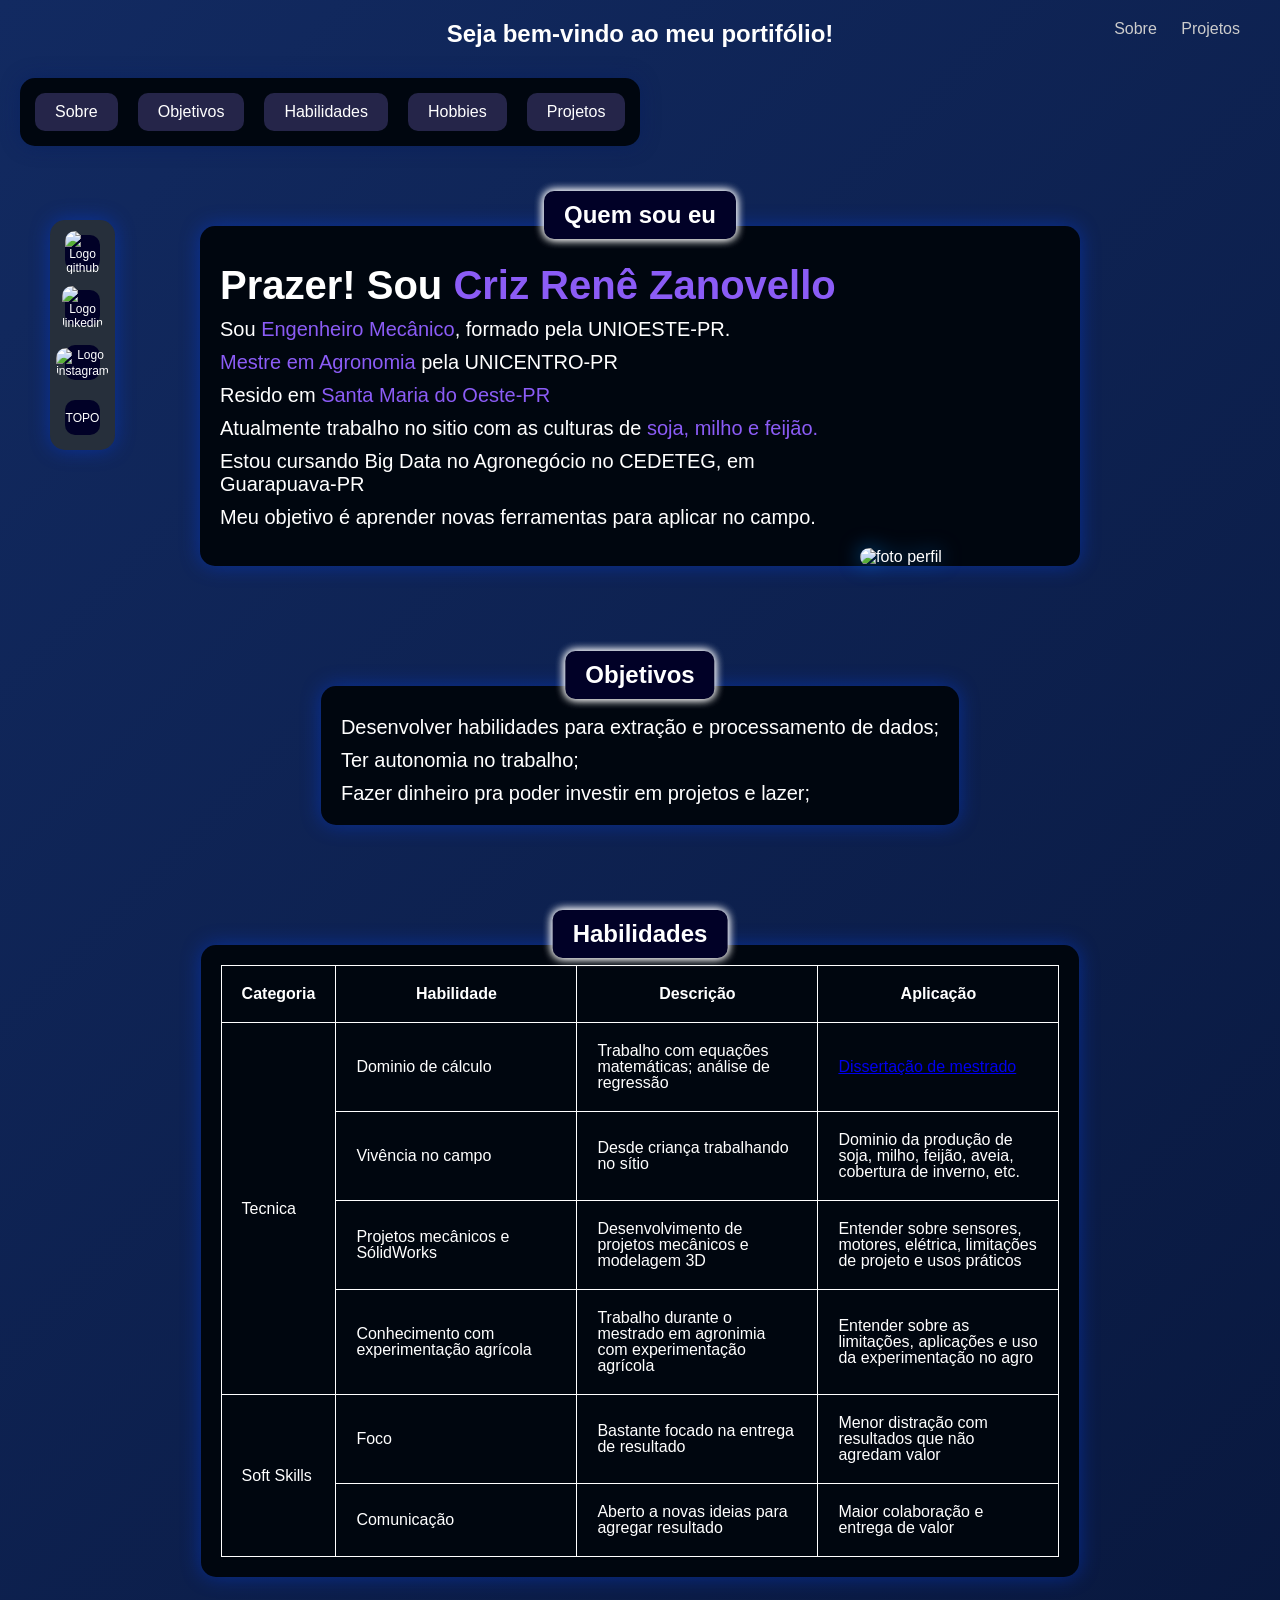
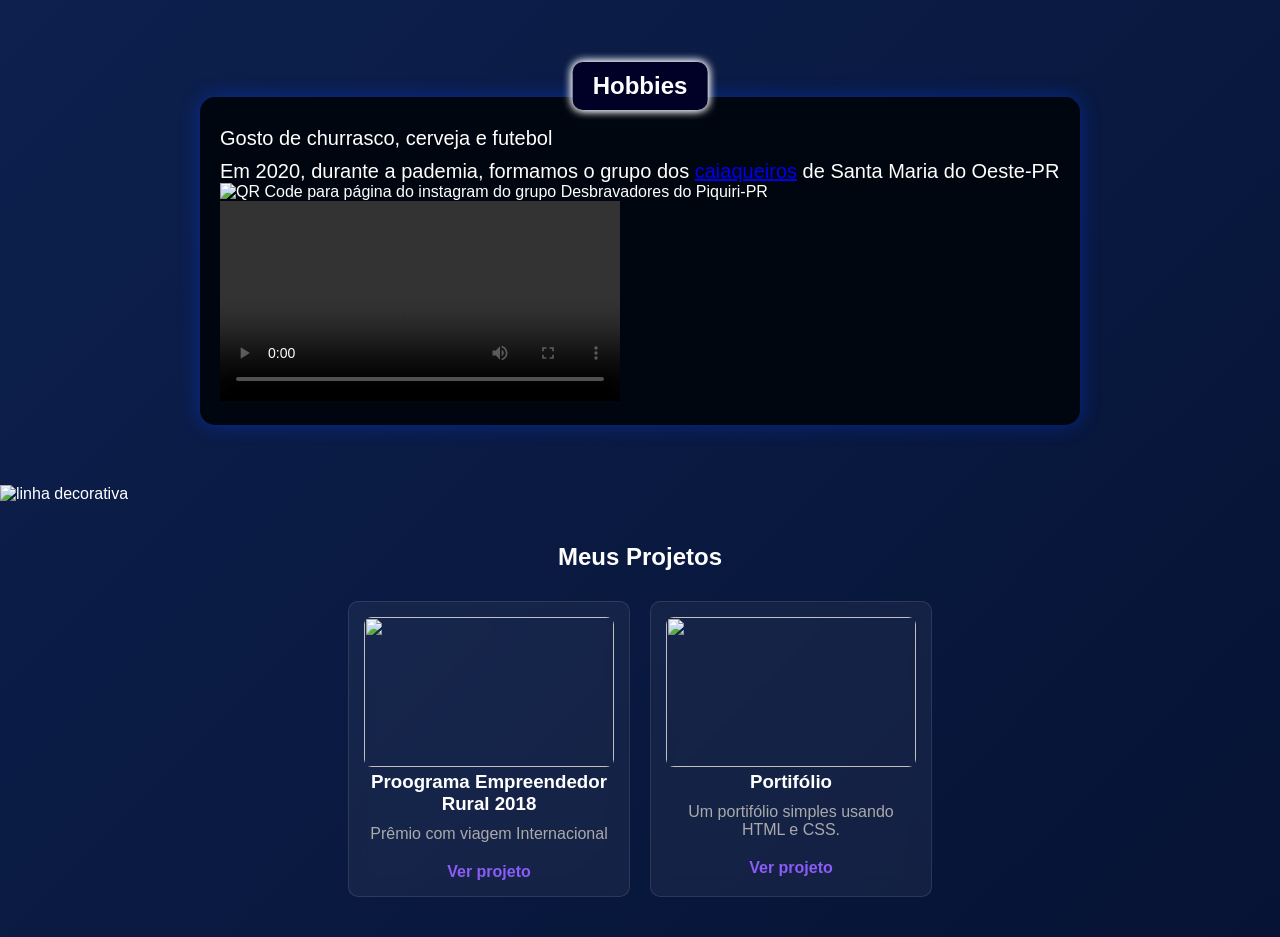
==== index.html @ f9aef579 "Rename portifolio.html to index.html" ====
<!DOCTYPE html>
<html lang="pt-br">


<head>
    <meta charset="UTF-8">
    <link rel="stylesheet" href="style.css">
    <title>Meu Portfólio</title>
</head>

<body>
    <!-- CABEÇALHO -->
    <header>
        <h2 >Seja bem-vindo ao meu portifólio!</h2>

        <nav>
            <a href="#sobre">Sobre</a>
            <a href="#projetos">Projetos</a>
        </nav>
    </header>

    <section class="menu" id="cabecalho">
        <div class="submenu">
            <p><a href="#sobre">Sobre</a></p>
            <p><a href="#objetivos">Objetivos</a></p>
            <p><a href="#tabela-habilidades">Habilidades</a></p>
            <p><a href="#hobbies">Hobbies</a></p>
            <p><a href="#projetos">Projetos</a></p>
            
        </div>
    </section>

    <section class="menuv">
        <div class="submenuv">
            <p><a href="https://github.com/renecriz-lang" target="_blank"><img src="./src/github.png" alt="Logo github"></a></p>
            <p><a href="https://www.linkedin.com/in/criz-ren%C3%AA-zanovello-10aa2769/" target="_blank"><img src="./src/icone-do-logotipo-do-linkedin_1273375-1174.png" alt="Logo linkedin"></a></p>
            <p><a href="https://www.instagram.com/zan_crz/" target="_blank"><img src="./src/logotipo-da-aplicacao-instagram_23-2151544088.png" alt="Logo instagram"></a></p>
            <p><a href="#">TOPO</a></p>
        </div>

    </section>



    <!-- SEÇÃO PRINCIPAL -->
     <div class="container_inicio">
     
        <section class="perfil" id="sobre">

        <!-- TEXTO 1 -->
            <div class="inicio-texto">
                <h2 class="titulo-bloco">Quem sou eu</h2>
                <h1>Prazer! Sou <span>Criz Renê Zanovello</span></h1>
                <p>Sou <span>Engenheiro Mecânico</span>, formado pela UNIOESTE-PR.</p>
                <p><span>Mestre em Agronomia</span> pela UNICENTRO-PR</p>
                <p>Resido em <span>Santa Maria do Oeste-PR</span></p>
                <p>Atualmente trabalho no sitio com as culturas de <span>soja, milho e feijão.</span></p>
                <p>Estou cursando Big Data no Agronegócio no CEDETEG, em Guarapuava-PR</p>
                <p>Meu objetivo é aprender novas ferramentas para aplicar no campo.</p>
            </div>

            <img src="./src/0326.png" alt="foto perfil" alt="Foto perfil Criz" class="foto-perfil">

            </section>

            <section class="inicio" id="objetivos">
                
                <!-- TEXTO 2 -->
                <div class="inicio-texto">
                    <h2 class="titulo-bloco">Objetivos</h2>
                    <p>Desenvolver habilidades para extração e processamento de dados;</p>
                    <p>Ter autonomia no trabalho;</p>
                    <p>Fazer dinheiro pra poder investir em projetos e lazer;</p>
                </div>
       

            </section>

        <!-- TABELA DE HABILIDADES -->    
        <div class="inicio" id="tabela-habilidades">
            <div class="inicio-texto">
            <h2 class="titulo-bloco">Habilidades</h2>
            <table>
               
                <tr>
                    <th>Categoria</th>
                    <th>Habilidade</th>
                    <th>Descrição</th>
                    <th>Aplicação</th>
                </tr>
                <tr>
                    <td rowspan="4">Tecnica</td>
                    <td>Dominio de cálculo</td>
                    <td>Trabalho com equações matemáticas; análise de regressão</td>
                    <td><a href="https://tede.unicentro.br/jspui/bitstream/jspui/924/2/dissertacao_final_criz_rene_zanovello.pdf" target="_blank">Dissertação de mestrado</a></td>
                </tr>
                <tr>
                    <td>Vivência no campo</td>
                    <td>Desde criança trabalhando no sítio</td>
                    <td>Dominio da produção de soja, milho, feijão, aveia, cobertura de inverno, etc.</td>
                </tr>
                <tr>
                    <td>Projetos mecânicos e SólidWorks</td>
                    <td>Desenvolvimento de projetos mecânicos e modelagem 3D</td>
                    <td>Entender sobre sensores, motores, elétrica, limitações de projeto e usos práticos</td>
                </tr>
                <tr>
                    <td>Conhecimento com experimentação agrícola</td>
                    <td>Trabalho durante o mestrado em agronimia com experimentação agrícola</td>
                    <td>Entender sobre as limitações, aplicações e uso da experimentação no agro</td>
                </tr>
                <tr>
                    <td rowspan="2">Soft Skills</td>
                    <td>Foco</td>
                    <td>Bastante focado na entrega de resultado</td>
                    <td>Menor distração com resultados que não agredam valor</td>
                </tr>
                <tr>
                    <td>Comunicação</td>
                    <td>Aberto a novas ideias para agregar resultado</td>
                    <td>Maior colaboração e entrega de valor</td>
                </tr>
            </table>
            </div>
        </div>



            <section class="inicio" id="hobbies">
                
                <!-- TEXTO 2 -->
                <div class="inicio-texto">
                    <h2 class="titulo-bloco">Hobbies</h2>
                    <p>Gosto de churrasco, cerveja e futebol</p>
                    <p>Em 2020, durante a pademia, formamos o grupo dos <a href="https://www.instagram.com/desbravando_o_piquiri?utm_source=ig_web_button_share_sheet&igsh=ZDNlZDc0MzIxNw==" target="_blank">caiaqueiros</a> de Santa Maria do Oeste-PR</p>
                    <img src="./src/insta-desbravadores.png" alt="QR Code para página do instagram do grupo Desbravadores do Piquiri-PR">
                    <video controls width="400">
                    <source src="./src/corredeira.mp4" type="video/mp4">
        </video>
                </div>
       

            </section>
    </div>
    <section>
        <img src="./src/line_svg.svg" alt="linha decorativa" class="linha">
    </section>


    <!-- PROJETOS -->

    <section class="projects" id="projetos">
        <h2>Meus Projetos</h2>

        <div class="cards">

            <div class="card">
                <img src="./src/801dba8abd47b4655fc105f4a4e02339-gpLarge.jpg" alt="">
                <h3>Proograma Empreendedor Rural 2018</h3>
                <p>Prêmio com viagem Internacional</p>
                <a href="https://www.youtube.com/watch?v=NLVXQx5yCak" target="_blank">Ver projeto</a>
            </div>

            <div class="card">
                <img src="./src/proj2_img.jpg" alt="">
                <h3>Portifólio</h3>
                <p>Um portifólio simples usando HTML e CSS.</p>
                <a href="#">Ver projeto</a>
            </div>

        </div>
    </section>

</body>

</html>
---- style.css ----
* {
    margin: 0;
    padding: 0;
    font-family: Arial, sans-serif;
}

html {
    scroll-behavior: smooth;
}

body {
    margin: 0 auto;
    background: linear-gradient(-45deg, #000000, #015475, #020b25, #122a61);
    background-size: 400% 400%;
    animation: gradientBG 15s ease infinite;
    color: #fff;
}

    @keyframes gradientBG {
    0% {
        background-position: 0% 50%;
    }
    50% {
        background-position: 100% 50%;
    }
    100% {
        background-position: 0% 50%;
    }
}

a {
    transition: 0.3s;
}

a:hover {
    color: #8b5cf6;
}

header {
    
    display: flex;
    justify-content: flex-end;
    padding: 20px 40px;
}

header h2 {
    position: absolute;
    left: 50%;
    transform: translateX(-50%);
}

table {
    border-collapse: collapse;
    width: auto;

}


th, td {
    border: 1px solid rgb(255, 255, 255);
    padding: 20px 20px;
    line-height: 1;
}

td {
    max-width: 200px;
    word-wrap: break-word;
}

nav a {
    margin-left: 20px;
    text-decoration: none;
    color: #ccc;
}

nav a:hover {
    cursor: pointer;
}

.container_inicio {
    max-width: 1000px;
    margin: 0 auto;
    display: flex;
    justify-content: center; /* centraliza o conjunto */
    gap: 0px; /* espaço entre as caixas */
    flex-wrap: wrap; /* quebra no mobile */
    align-items: flex-start;
}


.inicio {
    position: relative;
    background: #00060f;
    border-radius: 15px;
    box-shadow: 0 0 20px rgba(0, 64, 238, 0.445);
    margin: 60px;
    gap: 20px;
    flex-wrap: nowrap;
    display: flex;
    align-items: center;
    justify-content: space-between;
    width: fit-content;
    padding: 20px;
    transition: 0.3s;
}

.perfil {
    position: relative;
    background: #00060f;
    border-radius: 15px;
    box-shadow: 0 0 20px rgba(0, 64, 238, 0.445);
    margin: 60px;
    gap: 20px;
    flex-wrap: nowrap;
    display: flex;
    align-items: center;
    justify-content: space-between;
    width: fit-content;
    padding: 20px;
    transition: 0.3s;
    overflow: visible;
    padding-right: 240px;
    min-height: 300px;

}

.perfil:hover {
    transform: translateY(-5px);
    box-shadow: 0 0 10px white, 0 0 10px white;
}

.inicio-texto h2 {
    position: absolute;
    top: -35px;
    left: 50%;
    transform: translateX(-50%);
    justify-content: center;
    border-radius: 10px;
    box-shadow: 0 0 10px rgb(255, 255, 255);
    background: #010127;
    padding: 10px 20px;
    text-align: center;
    margin: 0;
    flex-wrap: wrap;
    box-shadow: 0 0 10px white, 0 0 10px white;
}


.inicio:hover {
    transform: translateY(-5px);
    box-shadow: 0 0 10px white, 0 0 10px white;
}

.inicio-texto h1 {
    font-size: 40px;
}

.inicio-texto span {
    color: #8b5cf6;
}

.inicio-texto p {
    font-size: 20px;
    margin-top: 10px;
    
    color: #ffffff;
}


.btn {
    position: fixed;
    top: 700px;
    left: 30px;
    display: flex;
    background: #010127;
    border-radius: 15px;
    box-shadow: 0 0 20px rgba(0, 64, 238, 0.445);
    margin: 20px;
    padding: 15px;
    gap: 20px;
}

.btn p {
    width: 35px;
    height: 35px;
    display: flex;
    align-items: center;
    justify-content: center;
    text-align: center;
    border-radius: 10px;
    background: #010127;
    padding: 0;
    margin: 0;
    transition: 0.3s;
    font-size: 12px;
}

.btn a {
    text-decoration: none;
    color: white;
}

.btn:hover {
    box-shadow: 0 0 10px rgb(255, 255, 255);
}


.projects {
    padding: 40px;
    text-align: center;
}

.foto-perfil {
    position: absolute;
    bottom: 0;
    right: 10px;
    width: 210px;
    height: auto;
    border-radius: 15px;
    object-fit: cover;
    margin-left: 0px;
    background: transparent;
    filter: drop-shadow(0 0 10px rgba(0, 140, 255, 0.6));

}



.menu {
    background: #00060f;

    border-radius: 15px;
    box-shadow: 0 0 20px rgba(0, 27, 100, 0.445);
    margin: 20px;
    padding: 15px;
    display: flex;
    justify-content: flex-start;
    gap: 20px;
    flex-wrap: wrap;
    width: fit-content;

}

.submenu {
    display: flex;
    justify-content: center;
    gap: 20px;
    flex-wrap: wrap;
    cursor: pointer;  
}

.submenu a {
    text-decoration: none;
    color: white;
}


.menuv {
    position: fixed;
    top: 200px;
    left: 30px;

    display: flex;
    flex-direction: column;

    background: #262f3b;
    border-radius: 15px;
    box-shadow: 0 0 20px rgba(0, 64, 238, 0.445);
    margin: 20px;
    padding: 15px;
    gap: 20px;
  }

.submenuv {

    display: flex;
    flex-direction: column;
    gap: 20px;
    cursor: pointer;
    font-size: 12px; 
 
}

.submenuv a {
    text-decoration: none;
    color: white;
    font-size: 12px; 
}

.submenuv p {
    width: 35px;
    height: 35px;
    display: flex;
    align-items: center;
    justify-content: center;
    text-align: center;
    border-radius: 10px;
    background: #010127;
    padding: 0;
    margin: 0;
    transition: 0.3s;
    font-size: 12px;
}
.submenuv p:hover {
    transform: translateY(-4px);
    box-shadow: 0 0 10px rgb(255, 255, 255);
}

.submenuv img {
    width: 35px;
    height: 35px;
    border-radius: 10px;

}

.menuv:hover {
        box-shadow: 0 0 10px rgb(255, 255, 255);
}

.menu:hover {
        box-shadow: 0 0 10px rgb(255, 255, 255);
}


.submenu p {
    border-radius: 10px;
    
    background: #252549;
    padding: 10px 20px;
    margin: 0;
    flex-wrap: wrap;
    transition: 0.3s;
}

.submenu p:hover {
    transform: translateY(-4px);
    box-shadow: 0 0 10px rgb(255, 255, 255);
}

.cards {
    display: flex;
    justify-content: center;
    gap: 20px;
}

.card {
    margin-top: 30px;
    width: 250px;
    padding: 15px;
    border-radius: 10px;
    text-align: center;
    transition: 0.3s;
    background: rgba(255,255,255,0.05);
    backdrop-filter: blur(10px);
    border: 1px solid rgba(255,255,255,0.1);
}

.card:hover {
    transform: translateY(-5px);
}

.card img {
    width: 100%;
    height: 150px;
    object-fit: cover;
    border-radius: 8px;
}

.card p {
    color: #aaa;
    margin: 10px 0;
}

.card a {
    display: inline-block;
    margin-top: 10px;
    color: #8b5cf6;
    text-decoration: none;
    font-weight: bold;
}


#tabela-habilidades {
    scroll-margin-top: 80px;
}

#hobbies {
    scroll-margin-top: 80px;
}

#sobre {
    scroll-margin-top: 80px;
}

#objetivos {
    scroll-margin-top: 80px;
}
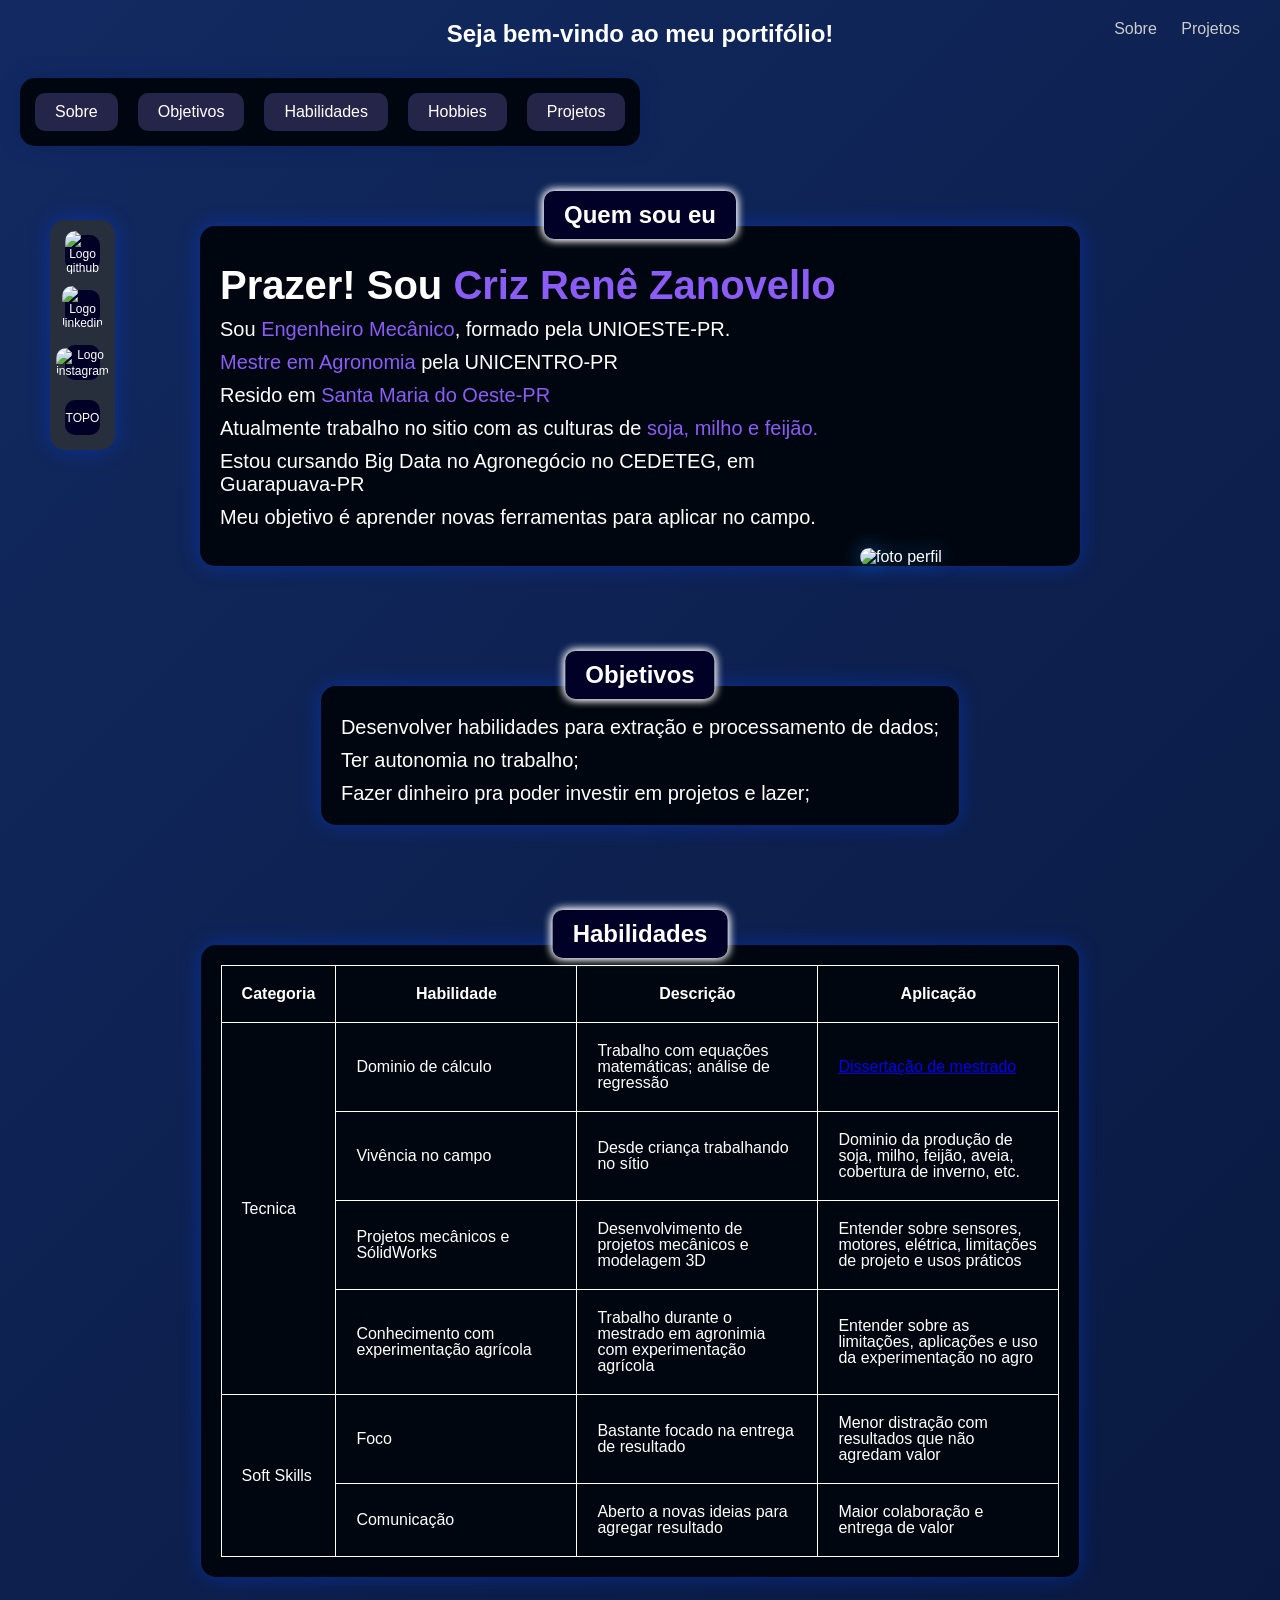
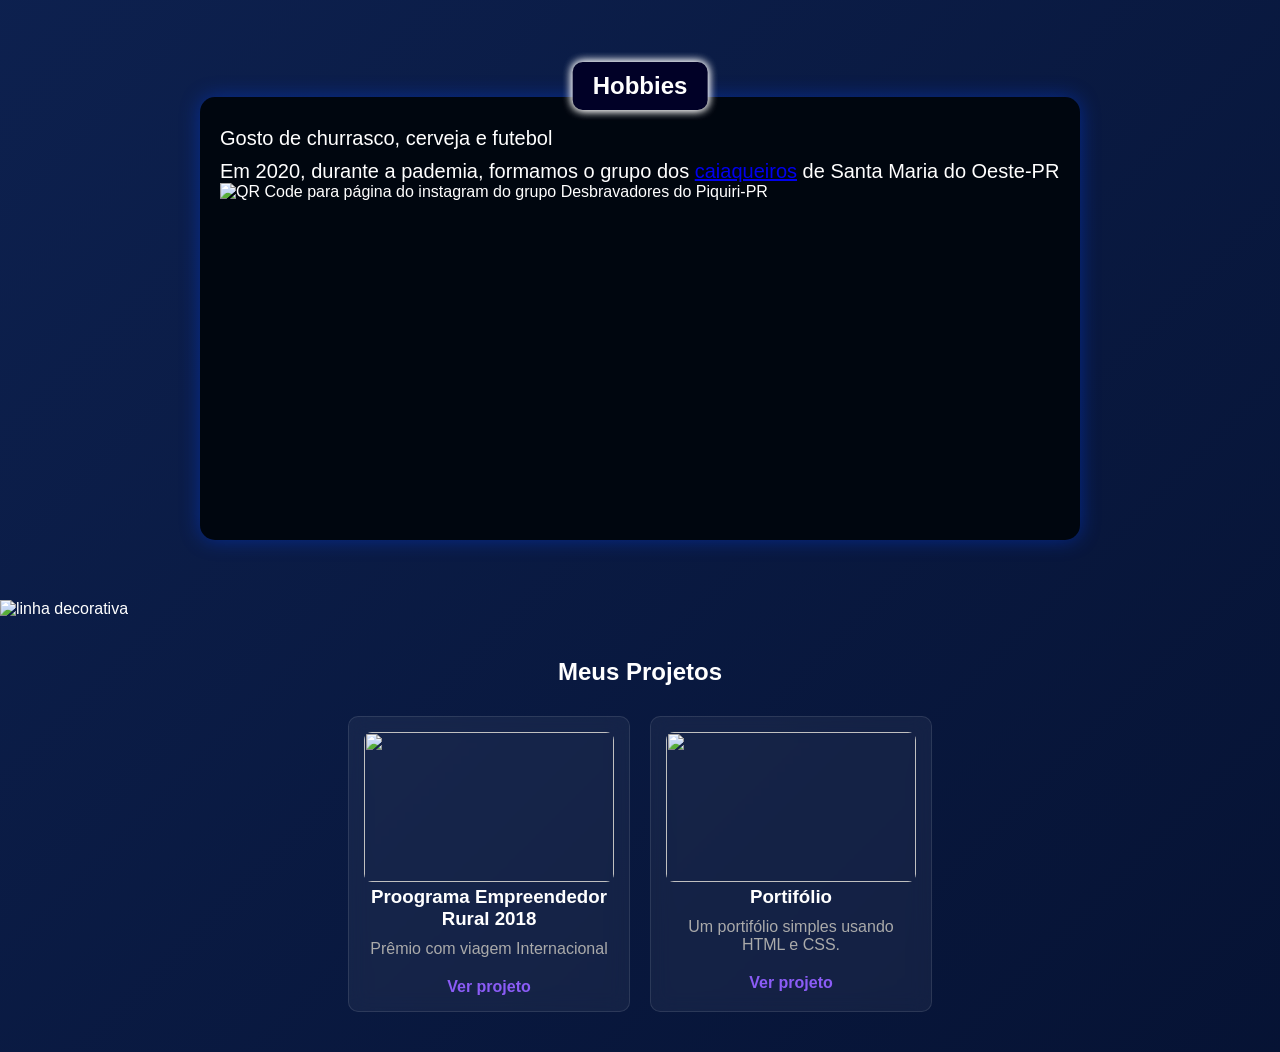
==== commit 6eebc023: "Update index.html" ====
--- a/index.html
+++ b/index.html
@@ -134,9 +134,7 @@
                     <p>Gosto de churrasco, cerveja e futebol</p>
                     <p>Em 2020, durante a pademia, formamos o grupo dos <a href="https://www.instagram.com/desbravando_o_piquiri?utm_source=ig_web_button_share_sheet&igsh=ZDNlZDc0MzIxNw==" target="_blank">caiaqueiros</a> de Santa Maria do Oeste-PR</p>
                     <img src="./src/insta-desbravadores.png" alt="QR Code para página do instagram do grupo Desbravadores do Piquiri-PR">
-                    <video controls width="400">
-                    <source src="./src/corredeira.mp4" type="video/mp4">
-        </video>
+                    <iframe width="560" height="315" src="https://www.youtube.com/embed/nOuwn1HIkb0?si=CEFPxY1b7LIpxLcz" title="YouTube video player" frameborder="0" allow="accelerometer; autoplay; clipboard-write; encrypted-media; gyroscope; picture-in-picture; web-share" referrerpolicy="strict-origin-when-cross-origin" allowfullscreen></iframe>
                 </div>
        
 
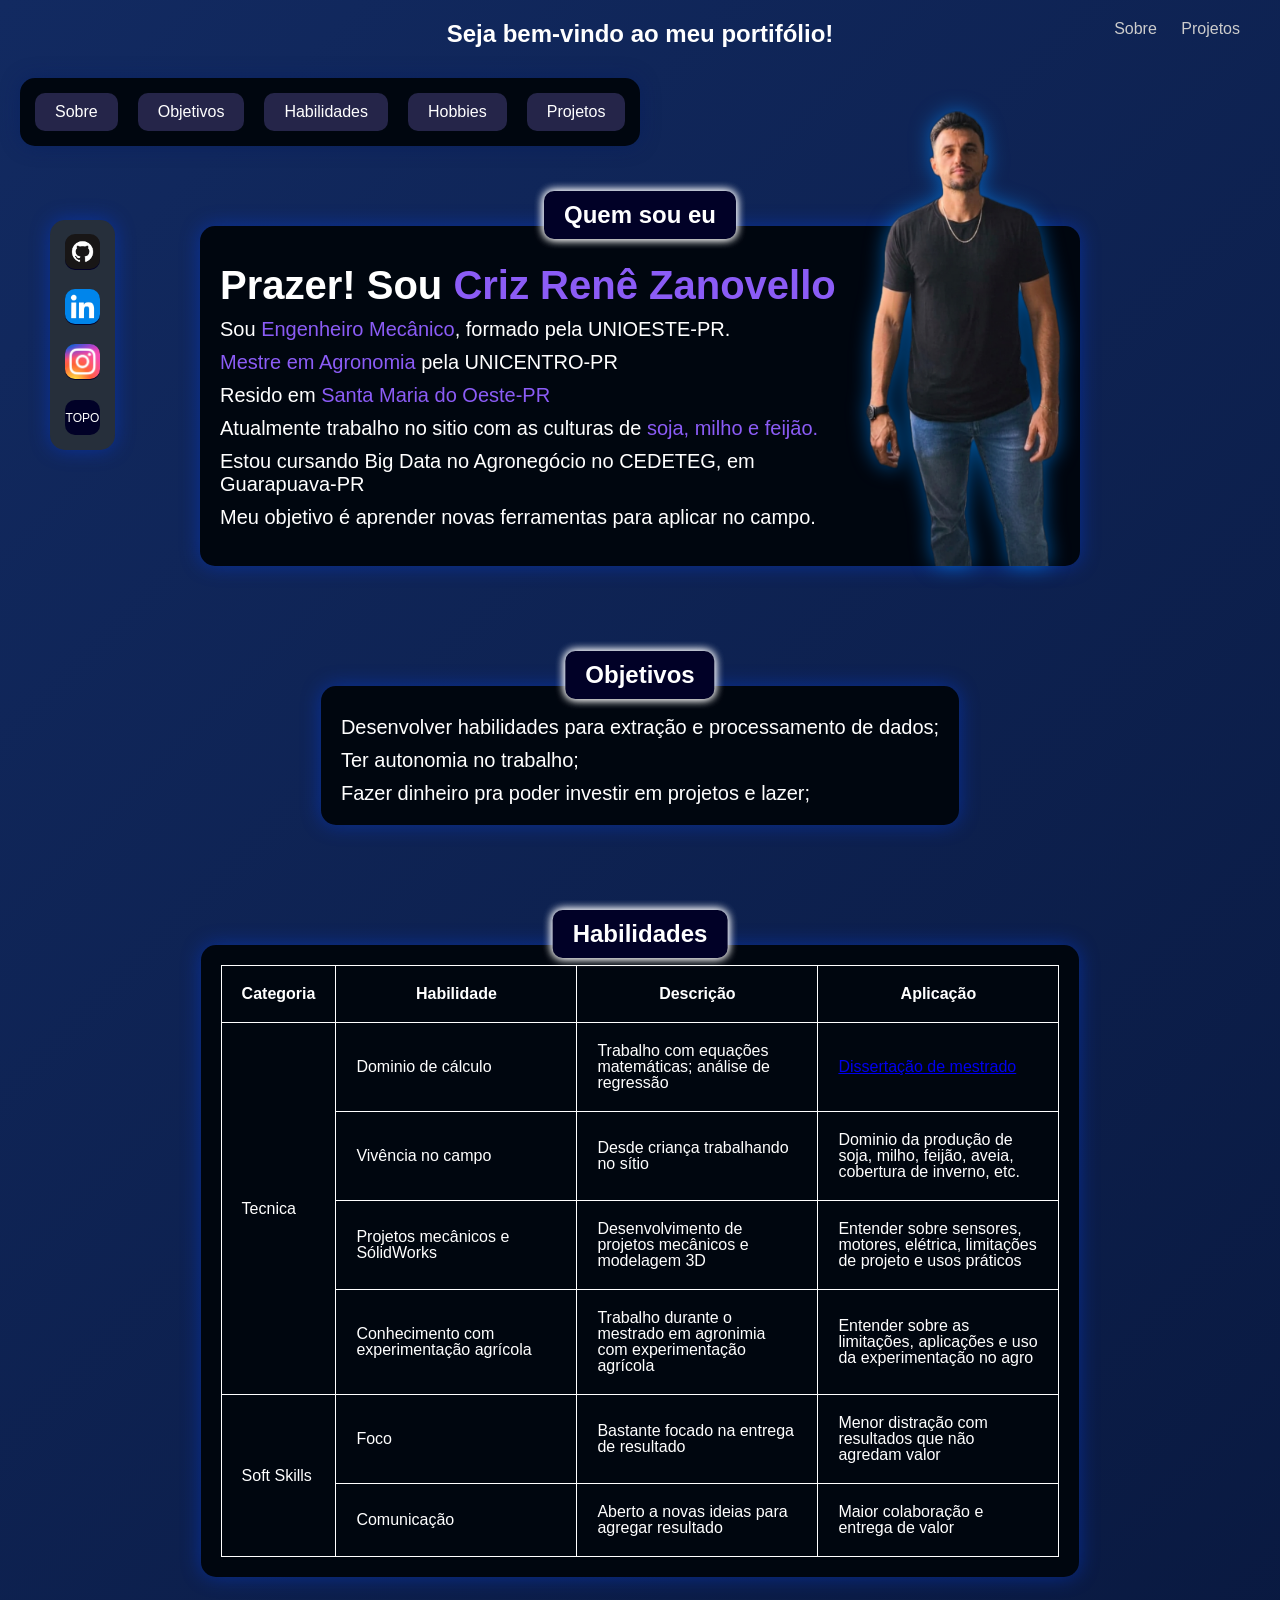
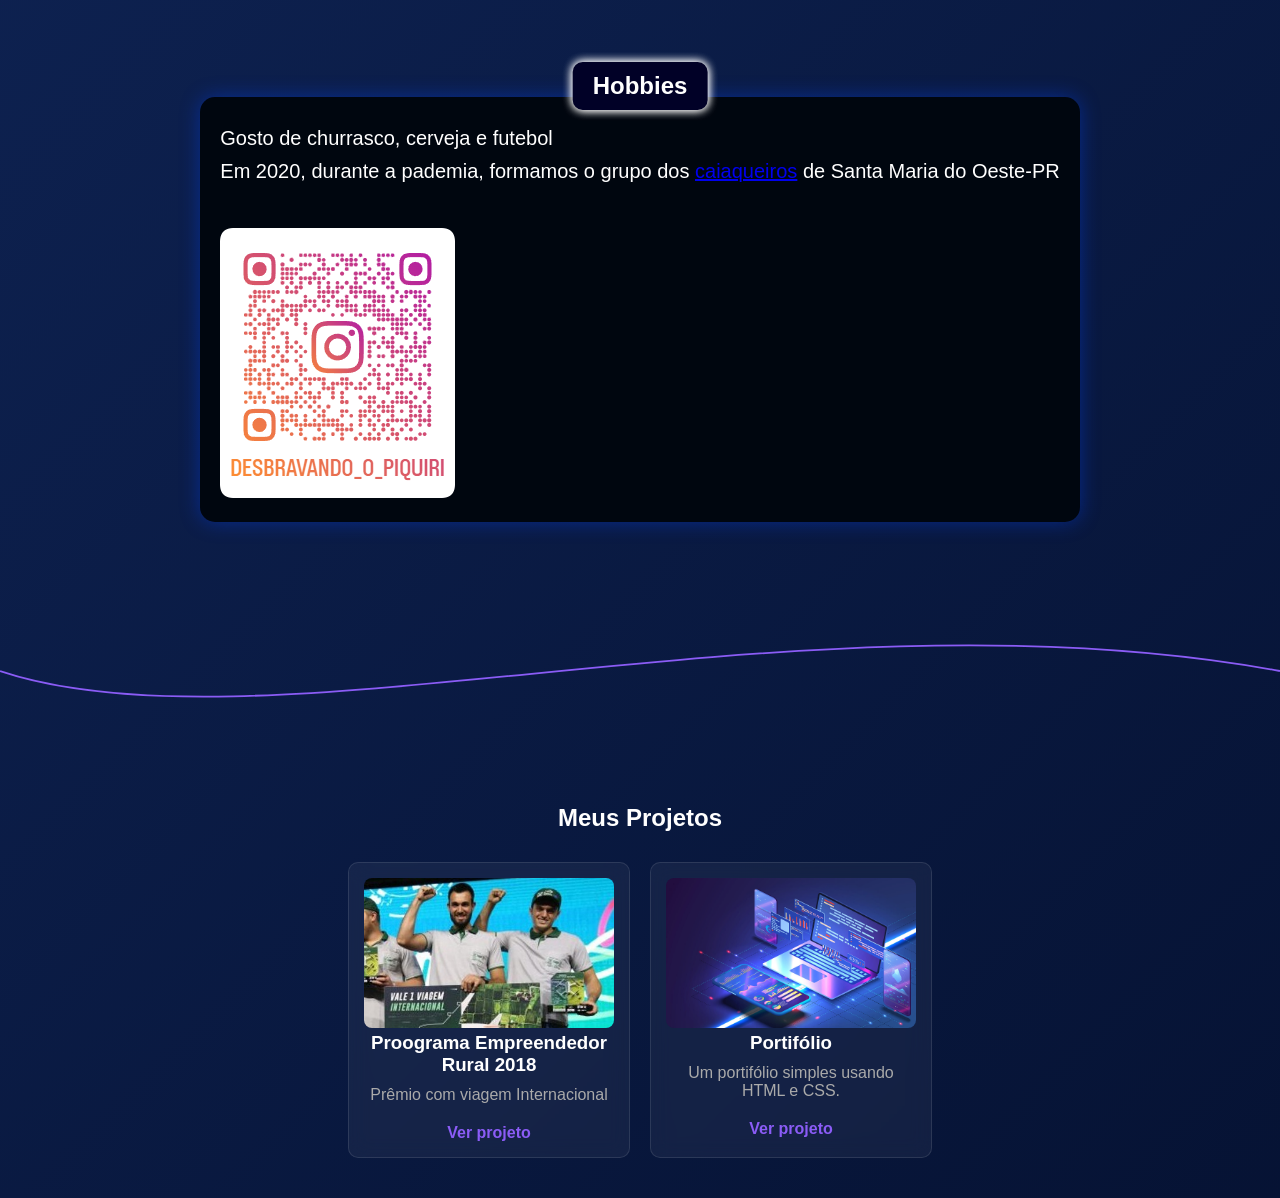
==== commit 40120f88: "Update index.html" ====
--- a/index.html
+++ b/index.html
@@ -32,9 +32,9 @@
 
     <section class="menuv">
         <div class="submenuv">
-            <p><a href="https://github.com/renecriz-lang" target="_blank"><img src="./src/github.png" alt="Logo github"></a></p>
-            <p><a href="https://www.linkedin.com/in/criz-ren%C3%AA-zanovello-10aa2769/" target="_blank"><img src="./src/icone-do-logotipo-do-linkedin_1273375-1174.png" alt="Logo linkedin"></a></p>
-            <p><a href="https://www.instagram.com/zan_crz/" target="_blank"><img src="./src/logotipo-da-aplicacao-instagram_23-2151544088.png" alt="Logo instagram"></a></p>
+            <p><a href="https://github.com/renecriz-lang" target="_blank"><img src="./github.png" alt="Logo github"></a></p>
+            <p><a href="https://www.linkedin.com/in/criz-ren%C3%AA-zanovello-10aa2769/" target="_blank"><img src="./icone-do-logotipo-do-linkedin_1273375-1174.png" alt="Logo linkedin"></a></p>
+            <p><a href="https://www.instagram.com/zan_crz/" target="_blank"><img src="./logotipo-da-aplicacao-instagram_23-2151544088.png" alt="Logo instagram"></a></p>
             <p><a href="#">TOPO</a></p>
         </div>
 
@@ -59,7 +59,7 @@
                 <p>Meu objetivo é aprender novas ferramentas para aplicar no campo.</p>
             </div>
 
-            <img src="./src/0326.png" alt="foto perfil" alt="Foto perfil Criz" class="foto-perfil">
+            <img src="./0326.png" alt="foto perfil" alt="Foto perfil Criz" class="foto-perfil">
 
             </section>
 
@@ -133,7 +133,7 @@
                     <h2 class="titulo-bloco">Hobbies</h2>
                     <p>Gosto de churrasco, cerveja e futebol</p>
                     <p>Em 2020, durante a pademia, formamos o grupo dos <a href="https://www.instagram.com/desbravando_o_piquiri?utm_source=ig_web_button_share_sheet&igsh=ZDNlZDc0MzIxNw==" target="_blank">caiaqueiros</a> de Santa Maria do Oeste-PR</p>
-                    <img src="./src/insta-desbravadores.png" alt="QR Code para página do instagram do grupo Desbravadores do Piquiri-PR">
+                    <img src="./insta-desbravadores.png" alt="QR Code para página do instagram do grupo Desbravadores do Piquiri-PR">
                     <iframe width="560" height="315" src="https://www.youtube.com/embed/nOuwn1HIkb0?si=CEFPxY1b7LIpxLcz" title="YouTube video player" frameborder="0" allow="accelerometer; autoplay; clipboard-write; encrypted-media; gyroscope; picture-in-picture; web-share" referrerpolicy="strict-origin-when-cross-origin" allowfullscreen></iframe>
                 </div>
        
@@ -141,7 +141,7 @@
             </section>
     </div>
     <section>
-        <img src="./src/line_svg.svg" alt="linha decorativa" class="linha">
+        <img src="./line_svg.svg" alt="linha decorativa" class="linha">
     </section>
 
 
@@ -153,14 +153,14 @@
         <div class="cards">
 
             <div class="card">
-                <img src="./src/801dba8abd47b4655fc105f4a4e02339-gpLarge.jpg" alt="">
+                <img src="./801dba8abd47b4655fc105f4a4e02339-gpLarge.jpg" alt="">
                 <h3>Proograma Empreendedor Rural 2018</h3>
                 <p>Prêmio com viagem Internacional</p>
                 <a href="https://www.youtube.com/watch?v=NLVXQx5yCak" target="_blank">Ver projeto</a>
             </div>
 
             <div class="card">
-                <img src="./src/proj2_img.jpg" alt="">
+                <img src="./proj2_img.jpg" alt="">
                 <h3>Portifólio</h3>
                 <p>Um portifólio simples usando HTML e CSS.</p>
                 <a href="#">Ver projeto</a>
